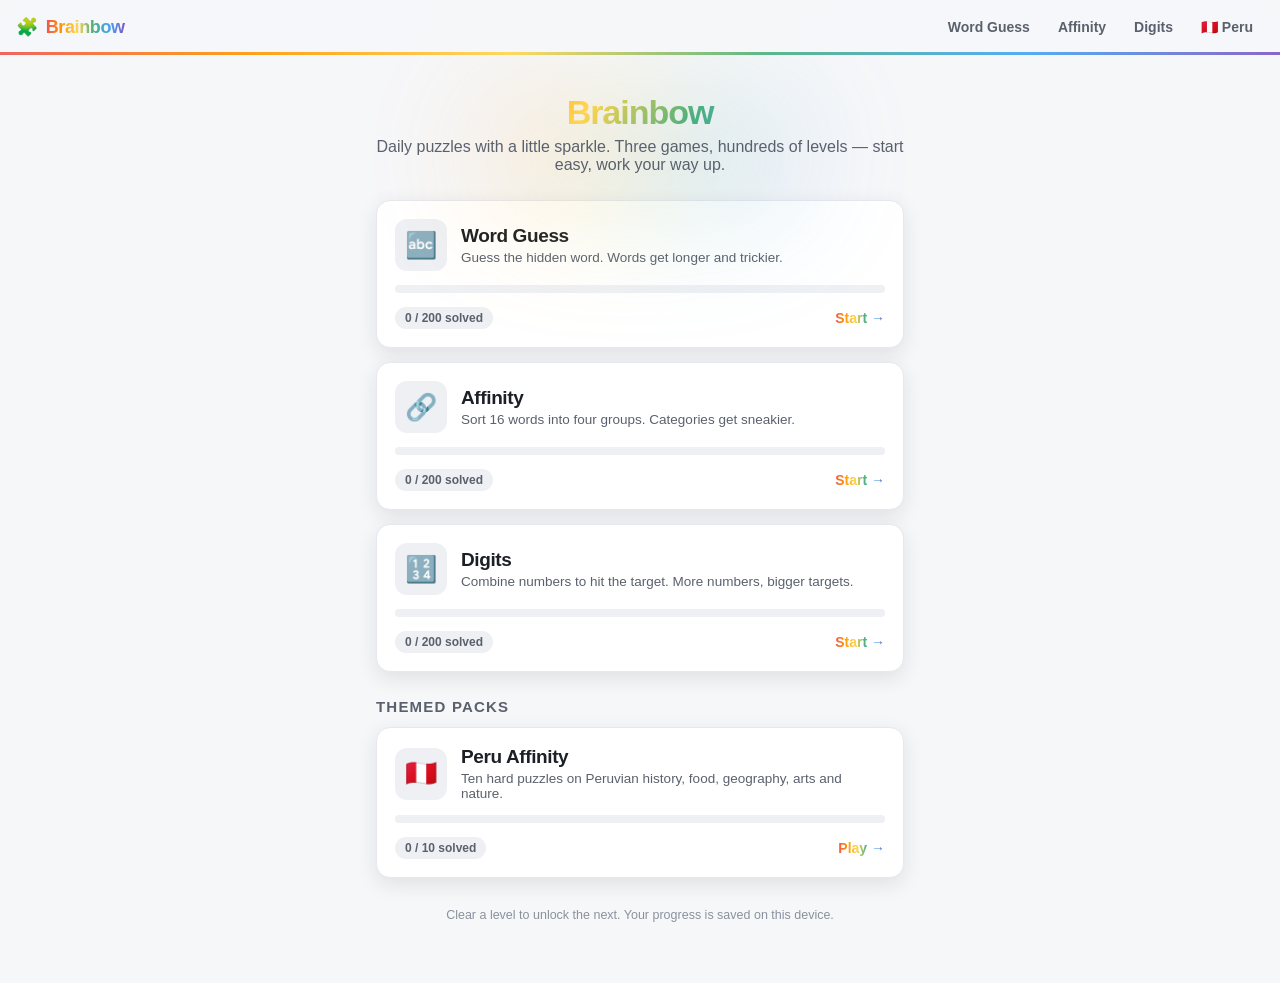
==== index.html @ e3fe8738 "Add Cloudflare Web Analytics beacon (off until a token is set) Brainbow had no visitor measurement a" ====
<!doctype html>
<html lang="en">
<head>
  <meta charset="utf-8" />
  <meta name="viewport" content="width=device-width, initial-scale=1, viewport-fit=cover" />
  <meta name="theme-color" content="#0f1115" />
  <title>Brainbow</title>
  <link rel="icon" href="data:image/svg+xml,%3Csvg xmlns='http://www.w3.org/2000/svg' viewBox='0 0 100 100'%3E%3Ctext y='.9em' font-size='90'%3E%F0%9F%A7%A9%3C/text%3E%3C/svg%3E" />
  <link rel="stylesheet" href="css/main.css?v=16" />
  <link rel="manifest" href="manifest.json" />
  <link rel="apple-touch-icon" href="icons/icon-180.png" />
  <meta name="apple-mobile-web-app-capable" content="yes" />
  <meta name="apple-mobile-web-app-status-bar-style" content="black-translucent" />
  <meta name="apple-mobile-web-app-title" content="Brainbow" />
  <meta name="mobile-web-app-capable" content="yes" />
</head>
<body>
  <div id="nav"></div>

  <main class="home">
    <header class="home-hero">
      <h1>Brainbow</h1>
      <p class="home-sub">Daily puzzles with a little sparkle. Three games, hundreds of levels — start easy, work your way up.</p>
    </header>

    <section class="cards" id="cards"></section>

    <h2 class="section-h">Themed packs</h2>
    <section class="cards" id="packs"></section>

    <footer class="home-foot">
      <p>Clear a level to unlock the next. Your progress is saved on this device.</p>
    </footer>
  </main>

  <script src="js/common.js?v=16"></script>
  <script src="js/home.js?v=16"></script>
  <script>
    if ("serviceWorker" in navigator) {
      window.addEventListener("load", function () {
        navigator.serviceWorker.register("sw.js").catch(function () {});
      });
    }
  </script>
</body>
</html>
---- css/main.css ----
:root {
  --bg: #0f1115;
  --bg-elev: #171a21;
  --bg-elev-2: #1f232c;
  --line: #2a2f3a;
  --line-soft: #21252e;
  --text: #e8eaed;
  --text-dim: #9aa1ac;
  --text-faint: #6b7280;
  --accent: #6aa9ff;
  --accent-2: #b98cff;

  /* Soft pride spectrum, used sparingly as a playful accent */
  --pride: linear-gradient(90deg, #ef5350, #ff9800, #ffd54f, #4caf7d, #42a5f5, #7e57c2);
  --pride-tilt: linear-gradient(120deg, #ef5350, #ff9800, #ffd54f, #4caf7d, #42a5f5, #7e57c2);

  --good: #4caf7d;   /* correct spot / solved */
  --warn: #d8a94a;   /* present, wrong spot */
  --miss: #3a3f4a;   /* absent */

  /* Connections group colours — a vivid pride rainbow (warm → cool) */
  --c-yellow: #ff6b6b; /* d0 — coral red */
  --c-green: #ffd166;  /* d1 — sunshine yellow */
  --c-blue: #06d6a0;   /* d2 — teal green */
  --c-purple: #9b8cff; /* d3 — periwinkle violet */

  --radius: 14px;
  --radius-sm: 9px;
  --maxw: 560px;
  --shadow: 0 6px 24px rgba(0,0,0,.35);
  --font: -apple-system, BlinkMacSystemFont, "Segoe UI", Roboto, Helvetica, Arial, sans-serif;
}

@media (prefers-color-scheme: light) {
  :root {
    --bg: #f6f7f9;
    --bg-elev: #ffffff;
    --bg-elev-2: #eef0f4;
    --line: #d7dbe2;
    --line-soft: #e5e8ee;
    --text: #1c1f26;
    --text-dim: #5a616d;
    --text-faint: #8a919d;
    --miss: #c3c8d1;
    --shadow: 0 6px 20px rgba(20,25,40,.10);
  }
}

* { box-sizing: border-box; }

html, body {
  margin: 0;
  padding: 0;
  background: var(--bg);
  color: var(--text);
  font-family: var(--font);
  -webkit-text-size-adjust: 100%;
  -webkit-tap-highlight-color: transparent;
}

body {
  min-height: 100dvh;
  display: flex;
  flex-direction: column;
}

button { font-family: inherit; }

a { color: var(--accent); }

/* ---------- Top nav ---------- */
.nav {
  position: sticky;
  top: 0;
  z-index: 20;
  display: flex;
  align-items: center;
  gap: 10px;
  padding: 12px 16px calc(12px + env(safe-area-inset-bottom, 0px));
  padding-top: calc(12px + env(safe-area-inset-top, 0px));
  background: color-mix(in srgb, var(--bg) 85%, transparent);
  backdrop-filter: saturate(150%) blur(10px);
  border-bottom: 1px solid var(--line-soft);
}
.nav a.brand {
  font-weight: 800;
  letter-spacing: -.02em;
  color: var(--text);
  text-decoration: none;
  font-size: 18px;
  display: flex;
  align-items: center;
  gap: 8px;
}
.nav .spacer { flex: 1; }
.nav .links { display: flex; gap: 6px; }
.nav .links a {
  color: var(--text-dim);
  text-decoration: none;
  font-size: 14px;
  font-weight: 600;
  padding: 7px 11px;
  border-radius: 999px;
}
.nav .links a.active { color: var(--text); background: var(--bg-elev-2); }
.nav .links a:hover { color: var(--text); }

/* ---------- Layout ---------- */
main {
  width: 100%;
  max-width: var(--maxw);
  margin: 0 auto;
  padding: 20px 16px 48px;
  flex: 1;
}

/* ---------- Home ---------- */
.home-hero { text-align: center; margin: 18px 0 26px; }
.home-hero h1 { font-size: 34px; margin: 0 0 6px; letter-spacing: -.03em; }
.home-sub { color: var(--text-dim); margin: 0; }

.cards { display: grid; gap: 14px; }
.section-h { font-size: 15px; text-transform: uppercase; letter-spacing: .08em; color: var(--text-dim); margin: 26px 0 12px; }
.pack-blurb { color: var(--text-dim); font-size: 13px; margin: 8px auto 0; max-width: 34em; }
.lv-grid.pack { max-width: 360px; }
.card {
  display: block;
  text-decoration: none;
  color: inherit;
  background: var(--bg-elev);
  border: 1px solid var(--line-soft);
  border-radius: var(--radius);
  padding: 18px;
  box-shadow: var(--shadow);
  transition: transform .12s ease, border-color .12s ease;
}
.card:hover { transform: translateY(-2px); border-color: var(--line); }
.card:active { transform: translateY(0); }
.card-top { display: flex; align-items: center; gap: 14px; }
.card-icon {
  width: 52px; height: 52px; flex: none;
  border-radius: 12px;
  display: grid; place-items: center;
  font-size: 26px;
  background: var(--bg-elev-2);
}
.card-title { font-size: 19px; font-weight: 800; margin: 0; letter-spacing: -.02em; }
.card-desc { color: var(--text-dim); font-size: 13.5px; margin: 3px 0 0; }
.card-meta { display: flex; align-items: center; gap: 12px; margin-top: 14px; }
.badge {
  font-size: 12px; font-weight: 700; padding: 4px 10px; border-radius: 999px;
  background: var(--bg-elev-2); color: var(--text-dim);
}
.badge.done { background: color-mix(in srgb, var(--good) 22%, transparent); color: var(--good); }
.badge.streak { background: color-mix(in srgb, var(--warn) 20%, transparent); color: var(--warn); }
.card-cta { margin-left: auto; color: var(--accent); font-weight: 700; font-size: 14px; }

.home-foot { text-align: center; color: var(--text-faint); font-size: 12.5px; margin-top: 30px; }

/* ---------- Generic game chrome ---------- */
.game-head { text-align: center; margin-bottom: 14px; }
.game-head h1 { font-size: 24px; margin: 0 0 2px; letter-spacing: -.02em; }
.game-head p { color: var(--text-dim); margin: 0; font-size: 13.5px; }

.msg {
  min-height: 22px;
  text-align: center;
  font-weight: 700;
  font-size: 14px;
  margin: 6px 0 12px;
  color: var(--text-dim);
}

.toast {
  position: fixed;
  left: 50%;
  top: 84px;
  transform: translateX(-50%);
  background: var(--text);
  color: var(--bg);
  padding: 10px 16px;
  border-radius: 8px;
  font-weight: 700;
  font-size: 14px;
  z-index: 60;
  box-shadow: var(--shadow);
  animation: toast-in .18s ease;
}
@keyframes toast-in { from { opacity: 0; transform: translate(-50%, -6px); } }

.btn {
  border: 1px solid var(--line);
  background: var(--bg-elev-2);
  color: var(--text);
  border-radius: 10px;
  padding: 11px 16px;
  font-size: 15px;
  font-weight: 700;
  cursor: pointer;
}
.btn:active { transform: translateY(1px); }
.btn.primary { background: var(--accent); border-color: var(--accent); color: #06122a; }
.btn:disabled { opacity: .45; cursor: default; }
.btn-row { display: flex; gap: 10px; justify-content: center; flex-wrap: wrap; }

/* ---------- Wordle ---------- */
.wg-board { --cell: 52px; display: grid; gap: 6px; justify-content: center; margin: 8px auto 16px; }
.wg-row { display: grid; gap: 6px; }
.wg-cell {
  width: var(--cell); height: var(--cell);
  border: 2px solid var(--line);
  border-radius: 6px;
  display: grid; place-items: center;
  font-size: calc(var(--cell) * 0.5); font-weight: 800; text-transform: uppercase;
  color: var(--text);
}
.wg-cell.filled { border-color: var(--text-faint); animation: pop .1s ease; }
.wg-cell.good { background: var(--good); border-color: var(--good); color: #fff; }
.wg-cell.warn { background: var(--warn); border-color: var(--warn); color: #fff; }
.wg-cell.miss { background: var(--miss); border-color: var(--miss); color: #fff; }
.wg-cell.reveal { background: transparent; border-color: var(--accent); color: var(--accent); }
.wg-cell.shake { animation: shake .35s ease; }
@keyframes pop { 50% { transform: scale(1.08); } }
@media (max-width: 400px) { .wg-board { --cell: 46px; } }
@media (max-width: 340px) { .wg-board { --cell: 40px; } }

.kbd { display: grid; gap: 7px; max-width: 500px; margin: 0 auto; }
.kbd-row { display: flex; gap: 6px; justify-content: center; }
.key {
  flex: 1;
  min-width: 0;
  height: 52px;
  border: none;
  border-radius: 6px;
  background: var(--bg-elev-2);
  color: var(--text);
  font-weight: 700;
  font-size: 14px;
  text-transform: uppercase;
  cursor: pointer;
}
.key.wide { flex: 1.6; font-size: 12px; }
.key.good { background: var(--good); color: #fff; }
.key.warn { background: var(--warn); color: #fff; }
.key.miss { background: var(--miss); color: #fff; }
.key:active { transform: translateY(1px); }

/* ---------- Connections ---------- */
.cn-solved { display: grid; gap: 8px; margin-bottom: 8px; }
.cn-group {
  border-radius: 10px;
  padding: 10px 12px;
  text-align: center;
  color: #10131a;
}
.cn-group .cat { font-weight: 800; font-size: 13px; text-transform: uppercase; letter-spacing: .03em; }
.cn-group .members { font-weight: 600; font-size: 13px; margin-top: 2px; }
.cn-d0 { background: var(--c-yellow); }
.cn-d1 { background: var(--c-green); }
.cn-d2 { background: var(--c-blue); }
.cn-d3 { background: var(--c-purple); }

.cn-grid { display: grid; grid-template-columns: repeat(4, 1fr); gap: 8px; margin-bottom: 14px; }
.cn-tile {
  aspect-ratio: 1 / 1;
  border: none;
  border-radius: 8px;
  background: var(--bg-elev-2);
  color: var(--text);
  font-weight: 800;
  font-size: clamp(11px, 3.4vw, 15px);
  text-transform: uppercase;
  cursor: pointer;
  padding: 2px;
  display: grid; place-items: center;
  transition: transform .08s ease, background .12s ease;
  word-break: break-word;
  line-height: 1.05;
}
.cn-tile.sel { background: var(--text); color: var(--bg); }
.cn-tile.shake { animation: shake .35s ease; }
@keyframes shake { 25% { transform: translateX(-5px); } 75% { transform: translateX(5px); } }

.cn-dots { display: flex; gap: 8px; justify-content: center; margin: 4px 0 14px; }
.cn-dot { width: 13px; height: 13px; border-radius: 50%; background: var(--bg-elev-2); border: 1px solid var(--line); }
.cn-dot.used { background: var(--text-faint); border-color: var(--text-faint); }

/* ---------- Digits ---------- */
.dg-target {
  text-align: center;
  margin: 6px auto 18px;
}
.dg-target .label { color: var(--text-dim); font-size: 12px; text-transform: uppercase; letter-spacing: .1em; font-weight: 700; }
.dg-target .num { font-size: 52px; font-weight: 800; letter-spacing: -.02em; line-height: 1; margin-top: 2px; }

.dg-tiles { display: grid; grid-template-columns: repeat(3, 1fr); gap: 12px; max-width: 340px; margin: 0 auto 18px; }
.dg-tile {
  aspect-ratio: 1.4 / 1;
  border: 2px solid var(--line);
  border-radius: 12px;
  background: var(--bg-elev-2);
  color: var(--text);
  font-size: 26px;
  font-weight: 800;
  cursor: pointer;
  transition: transform .08s ease;
}
.dg-tile.sel { border-color: var(--accent); background: color-mix(in srgb, var(--accent) 18%, var(--bg-elev-2)); }
.dg-tile.used { opacity: .25; cursor: default; }
.dg-tile:active:not(.used) { transform: translateY(1px); }

.dg-ops { display: flex; gap: 10px; justify-content: center; margin-bottom: 16px; }
.dg-op {
  width: 56px; height: 56px;
  border: 2px solid var(--line);
  border-radius: 12px;
  background: var(--bg-elev);
  color: var(--text);
  font-size: 26px; font-weight: 800;
  cursor: pointer;
}
.dg-op.sel { border-color: var(--accent-2); background: color-mix(in srgb, var(--accent-2) 20%, var(--bg-elev)); }

/* ---------- Result overlay ---------- */
.overlay {
  position: fixed; inset: 0;
  background: rgba(0,0,0,.55);
  display: grid; place-items: center;
  padding: 20px;
  z-index: 50;
}
.overlay[hidden] { display: none; }
.sheet {
  background: var(--bg-elev);
  border: 1px solid var(--line);
  border-radius: 16px;
  padding: 22px;
  width: 100%;
  max-width: 400px;
  box-shadow: var(--shadow);
}
.sheet h2 { margin: 0 0 4px; text-align: center; font-size: 20px; }
.sheet .result-line { text-align: center; color: var(--text-dim); margin: 0 0 16px; font-weight: 600; }

/* ---------- Home cards: level progress ---------- */
.card-main { min-width: 0; }
.card-progress { margin-top: 14px; }
.bar {
  height: 8px; border-radius: 999px; background: var(--bg-elev-2);
  overflow: hidden; margin-bottom: 10px;
}
.bar span { display: block; height: 100%; border-radius: 999px; background: var(--good); transition: width .3s ease; }
.badge.star { background: color-mix(in srgb, var(--warn) 22%, transparent); color: var(--warn); }

/* ---------- Level select grid ---------- */
#progress-line { color: var(--accent); font-weight: 700; font-size: 13.5px; }
.lv-grid {
  display: grid;
  grid-template-columns: repeat(5, 1fr);
  gap: 9px;
  max-width: 420px;
  margin: 6px auto 0;
}
.lv {
  position: relative;
  aspect-ratio: 1 / 1;
  border: 1px solid var(--line);
  border-radius: 12px;
  background: var(--bg-elev);
  color: var(--text);
  font-weight: 800;
  font-size: 17px;
  cursor: pointer;
  display: grid;
  place-items: center;
}
.lv.locked { color: var(--text-faint); background: var(--bg-elev-2); cursor: default; opacity: .7; }
.lv.open { border-color: var(--line); }
.lv.next { border-color: var(--accent); box-shadow: 0 0 0 2px color-mix(in srgb, var(--accent) 35%, transparent); }
.lv.done { background: color-mix(in srgb, var(--good) 20%, var(--bg-elev)); border-color: color-mix(in srgb, var(--good) 45%, var(--line)); }
.lv:active:not(.locked) { transform: translateY(1px); }
.lvnum { line-height: 1; }
.lvlock { font-size: 15px; }
.lvstars {
  position: absolute; bottom: 5px; left: 0; right: 0;
  font-size: 9px; letter-spacing: 1px; color: var(--warn); line-height: 1;
}
.lv.lost {
  background: color-mix(in srgb, #d9615c 16%, var(--bg-elev));
  border-color: color-mix(in srgb, #d9615c 45%, var(--line));
  color: var(--text-faint);
  cursor: pointer;
}
.lvx { position: absolute; bottom: 4px; left: 0; right: 0; font-size: 11px; font-weight: 800; color: #d9615c; line-height: 1; }
@media (min-width: 440px) { .lv-grid { grid-template-columns: repeat(10, 1fr); max-width: 560px; } .lv { font-size: 14px; } }

/* ---------- Play view header ---------- */
.play-head { display: flex; align-items: center; gap: 12px; margin-bottom: 12px; }
.btn.back { padding: 8px 12px; font-size: 14px; }
.lvnav { display: flex; align-items: center; gap: 8px; margin-left: auto; }
.btn.navbtn { padding: 8px 13px; font-size: 15px; }
.btn.navbtn:disabled { opacity: .3; }
.level-label { font-weight: 800; font-size: 15px; color: var(--text); min-width: 92px; text-align: center; }
.cn-hint { text-align: center; color: var(--text-faint); font-size: 12.5px; margin: 0 0 8px; }

/* Hint (word explanation) panel */
.hint-panel {
  background: var(--bg-elev);
  border: 1px solid var(--line-soft);
  border-left: 3px solid var(--warn);
  border-radius: var(--radius-sm);
  padding: 10px 14px;
  margin: 0 0 14px;
  animation: toast-in .18s ease;
}
.hint-word { font-weight: 800; font-size: 13px; letter-spacing: .04em; margin-bottom: 3px; }
.hint-text { color: var(--text-dim); font-size: 13.5px; line-height: 1.45; }
#hint-btn.thinking { opacity: .6; }
#hint-count {
  display: inline-block; min-width: 18px; text-align: center;
  background: color-mix(in srgb, var(--warn) 22%, transparent);
  color: var(--warn); border-radius: 999px; font-size: 12px; padding: 1px 5px; margin-left: 2px;
}

/* ---------- Result overlay stars ---------- */
.result-stars { text-align: center; font-size: 34px; letter-spacing: 6px; color: var(--warn); margin: 4px 0 6px; }
.sheet .btn-row { margin-top: 10px; }

/* ======================================================================
   Playful pride accents — a soft rainbow used sparingly, base UI stays calm
   ====================================================================== */

/* Thin pride hairline under the sticky header */
.nav::after {
  content: "";
  position: absolute;
  left: 0; right: 0; bottom: -1px;
  height: 3px;
  background: var(--pride);
  opacity: .9;
}
/* Rainbow wordmark */
.nav .brand span {
  background: var(--pride);
  -webkit-background-clip: text;
  background-clip: text;
  -webkit-text-fill-color: transparent;
  color: transparent;
}

/* Home hero: gradient title + a soft rainbow glow behind it */
.home-hero { position: relative; z-index: 0; }
.home-hero::before {
  content: "";
  position: absolute;
  left: 50%; top: 4px;
  transform: translateX(-50%);
  width: min(320px, 80%); height: 120px;
  background: var(--pride-tilt);
  filter: blur(64px);
  opacity: .20;
  border-radius: 999px;
  z-index: -1;
  pointer-events: none;
}
.home-hero h1 {
  background: var(--pride-tilt);
  -webkit-background-clip: text;
  background-clip: text;
  -webkit-text-fill-color: transparent;
  color: transparent;
}
.game-head h1 {
  background: var(--pride-tilt);
  -webkit-background-clip: text;
  background-clip: text;
  -webkit-text-fill-color: transparent;
  color: transparent;
}

/* Primary actions & progress bars carry the gradient */
.btn.primary {
  background: var(--pride-tilt);
  border: none;
  color: #12131a;
}
.bar span { background: var(--pride); }

/* The next-up level gets a gentle rainbow ring */
.lv.next {
  border-color: transparent;
  box-shadow: 0 0 0 2px #ef5350, 0 0 0 2px #7e57c2;
  background:
    linear-gradient(var(--bg-elev), var(--bg-elev)) padding-box,
    var(--pride-tilt) border-box;
  border: 2px solid transparent;
}

/* A little bounce on playable level tiles */
.lv.open:hover, .lv.done:hover { transform: translateY(-2px); }
.lv { transition: transform .1s ease; }

/* Star badge & card star tint stays warm; add a subtle gradient to CTAs */
.card-cta { background: var(--pride); -webkit-background-clip: text; background-clip: text; -webkit-text-fill-color: transparent; color: transparent; font-weight: 800; }

/* Keep the header from overflowing on small screens (longer wordmark + 4 links) */
.nav .links { overflow-x: auto; scrollbar-width: none; }
.nav .links::-webkit-scrollbar { display: none; }
@media (max-width: 520px) {
  .nav { padding-left: 12px; padding-right: 12px; gap: 6px; }
  .nav .brand { font-size: 16px; }
  .nav .links { gap: 2px; }
  .nav .links a { font-size: 12.5px; padding: 6px 7px; white-space: nowrap; }
}
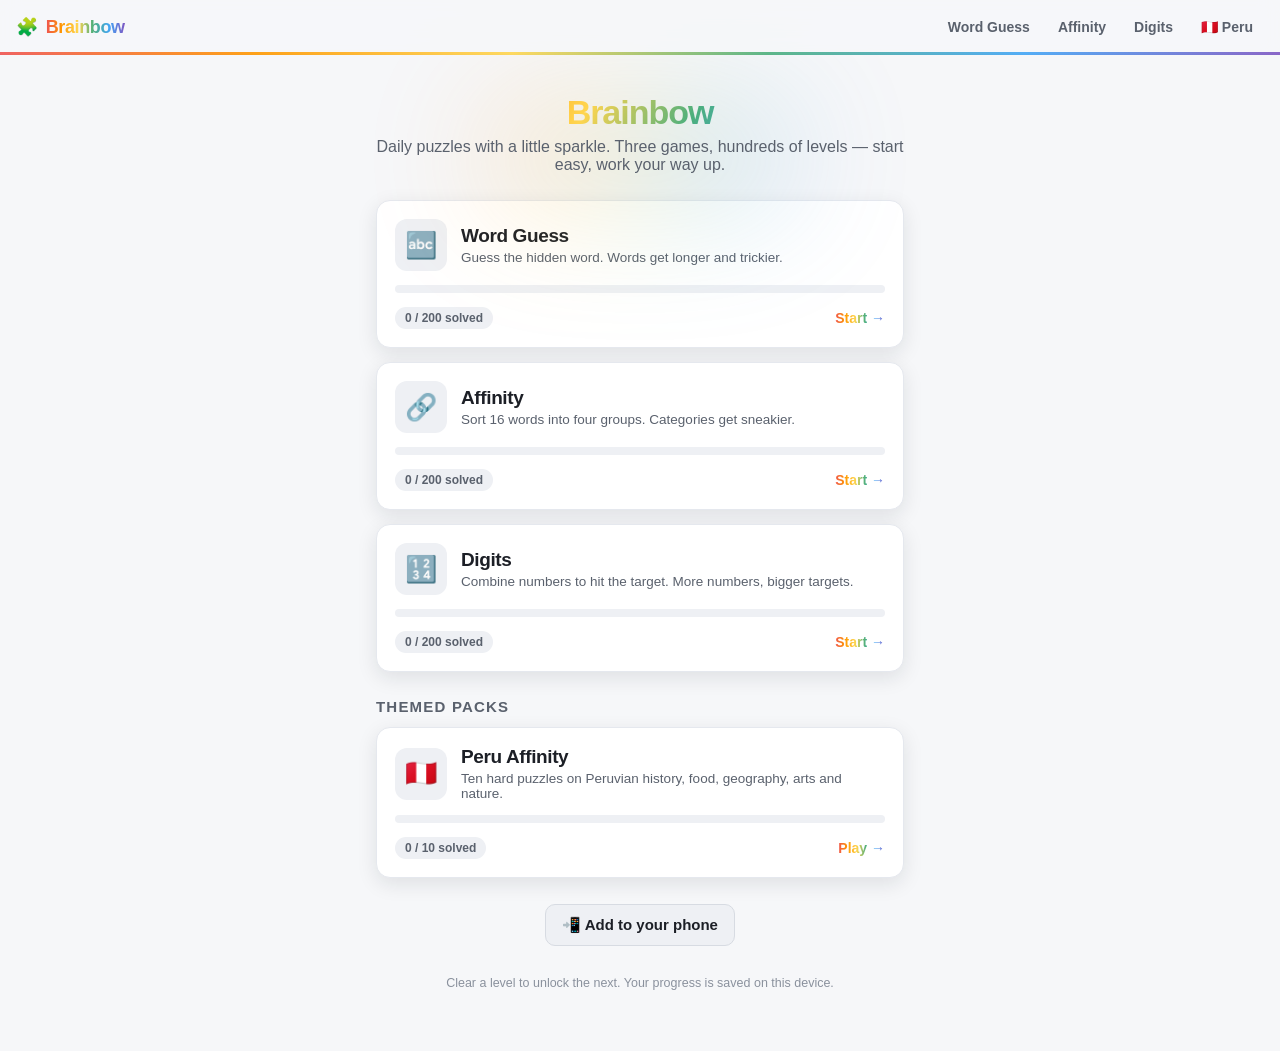
==== commit be2dfef5: "Add an "Add to your phone" button explaining how to install Brainbow Brainbow has been an installabl" ====
--- a/index.html
+++ b/index.html
@@ -6,7 +6,7 @@
   <meta name="theme-color" content="#0f1115" />
   <title>Brainbow</title>
   <link rel="icon" href="data:image/svg+xml,%3Csvg xmlns='http://www.w3.org/2000/svg' viewBox='0 0 100 100'%3E%3Ctext y='.9em' font-size='90'%3E%F0%9F%A7%A9%3C/text%3E%3C/svg%3E" />
-  <link rel="stylesheet" href="css/main.css?v=16" />
+  <link rel="stylesheet" href="css/main.css?v=20" />
   <link rel="manifest" href="manifest.json" />
   <link rel="apple-touch-icon" href="icons/icon-180.png" />
   <meta name="apple-mobile-web-app-capable" content="yes" />
@@ -28,13 +28,15 @@
     <h2 class="section-h">Themed packs</h2>
     <section class="cards" id="packs"></section>
 
+    <div class="install-slot" id="install-slot"></div>
+
     <footer class="home-foot">
       <p>Clear a level to unlock the next. Your progress is saved on this device.</p>
     </footer>
   </main>
 
-  <script src="js/common.js?v=16"></script>
-  <script src="js/home.js?v=16"></script>
+  <script src="js/common.js?v=20"></script>
+  <script src="js/home.js?v=20"></script>
   <script>
     if ("serviceWorker" in navigator) {
       window.addEventListener("load", function () {
--- a/css/main.css
+++ b/css/main.css
@@ -157,6 +157,26 @@
 
 .home-foot { text-align: center; color: var(--text-faint); font-size: 12.5px; margin-top: 30px; }
 
+/* "Add to your phone" — the install button and its explainer sheet */
+.install-slot { display: flex; justify-content: center; margin: 26px 0 4px; }
+.install-btn { font-size: 14px; padding: 9px 15px; }
+.install-steps {
+  margin: 0 0 14px;
+  padding-left: 22px;
+  color: var(--text-dim);
+  font-size: 14px;
+  line-height: 1.55;
+}
+.install-steps li { margin-bottom: 7px; }
+.install-steps b { color: var(--text); }
+.install-note {
+  margin: 0;
+  color: var(--text-faint);
+  font-size: 12.5px;
+  line-height: 1.5;
+  text-align: center;
+}
+
 /* ---------- Generic game chrome ---------- */
 .game-head { text-align: center; margin-bottom: 14px; }
 .game-head h1 { font-size: 24px; margin: 0 0 2px; letter-spacing: -.02em; }
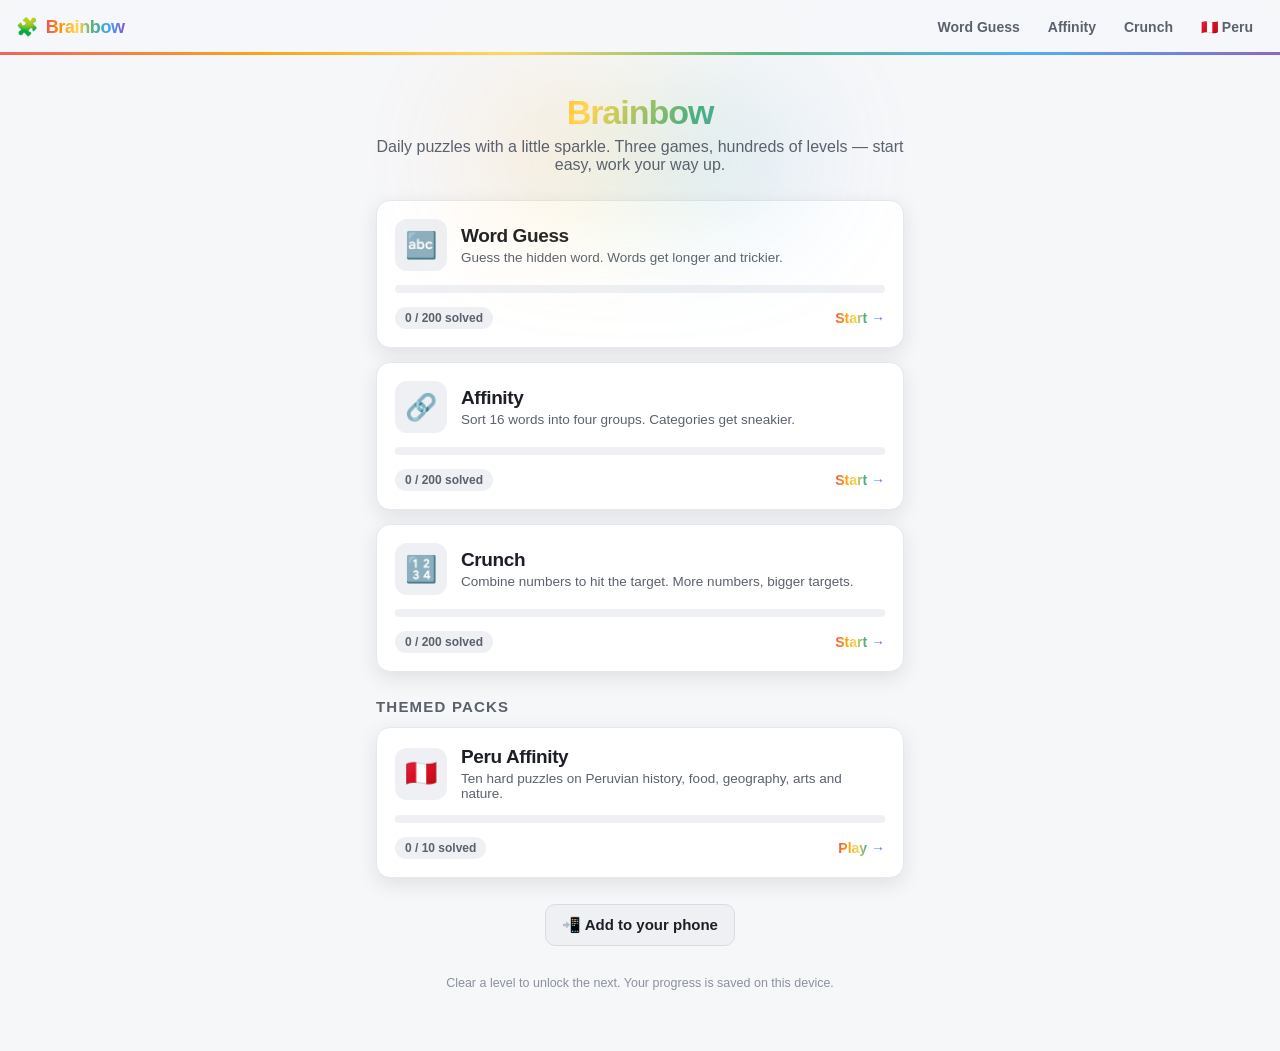
==== commit 063d31f4: "Rename Digits to Crunch and move Word Guess off the green tile Groundwork for a Play Store listing, " ====
--- a/index.html
+++ b/index.html
@@ -6,7 +6,7 @@
   <meta name="theme-color" content="#0f1115" />
   <title>Brainbow</title>
   <link rel="icon" href="data:image/svg+xml,%3Csvg xmlns='http://www.w3.org/2000/svg' viewBox='0 0 100 100'%3E%3Ctext y='.9em' font-size='90'%3E%F0%9F%A7%A9%3C/text%3E%3C/svg%3E" />
-  <link rel="stylesheet" href="css/main.css?v=20" />
+  <link rel="stylesheet" href="css/main.css?v=21" />
   <link rel="manifest" href="manifest.json" />
   <link rel="apple-touch-icon" href="icons/icon-180.png" />
   <meta name="apple-mobile-web-app-capable" content="yes" />
@@ -35,8 +35,8 @@
     </footer>
   </main>
 
-  <script src="js/common.js?v=20"></script>
-  <script src="js/home.js?v=20"></script>
+  <script src="js/common.js?v=21"></script>
+  <script src="js/home.js?v=21"></script>
   <script>
     if ("serviceWorker" in navigator) {
       window.addEventListener("load", function () {
--- a/css/main.css
+++ b/css/main.css
@@ -14,9 +14,16 @@
   --pride: linear-gradient(90deg, #ef5350, #ff9800, #ffd54f, #4caf7d, #42a5f5, #7e57c2);
   --pride-tilt: linear-gradient(120deg, #ef5350, #ff9800, #ffd54f, #4caf7d, #42a5f5, #7e57c2);
 
-  --good: #4caf7d;   /* correct spot / solved */
+  --good: #4caf7d;   /* solved / progress, used across the app */
   --warn: #d8a94a;   /* present, wrong spot */
   --miss: #3a3f4a;   /* absent */
+
+  /* Word Guess "correct spot" is deliberately Brainbow blue-violet rather
+     than the green everyone expects from that genre — more on-brand, and it
+     keeps our board from reading as a copy of someone else's. Kept separate
+     from --good so the rest of the app's solved-green is untouched. */
+  --wg-good: #5b83ea;
+  --wg-good-2: #9b6cf0;
 
   /* Connections group colours — a vivid pride rainbow (warm → cool) */
   --c-yellow: #ff6b6b; /* d0 — coral red */
@@ -235,7 +242,10 @@
   color: var(--text);
 }
 .wg-cell.filled { border-color: var(--text-faint); animation: pop .1s ease; }
-.wg-cell.good { background: var(--good); border-color: var(--good); color: #fff; }
+.wg-cell.good {
+  background: linear-gradient(135deg, var(--wg-good), var(--wg-good-2));
+  border-color: var(--wg-good); color: #fff;
+}
 .wg-cell.warn { background: var(--warn); border-color: var(--warn); color: #fff; }
 .wg-cell.miss { background: var(--miss); border-color: var(--miss); color: #fff; }
 .wg-cell.reveal { background: transparent; border-color: var(--accent); color: var(--accent); }
@@ -260,7 +270,7 @@
   cursor: pointer;
 }
 .key.wide { flex: 1.6; font-size: 12px; }
-.key.good { background: var(--good); color: #fff; }
+.key.good { background: linear-gradient(135deg, var(--wg-good), var(--wg-good-2)); color: #fff; }
 .key.warn { background: var(--warn); color: #fff; }
 .key.miss { background: var(--miss); color: #fff; }
 .key:active { transform: translateY(1px); }
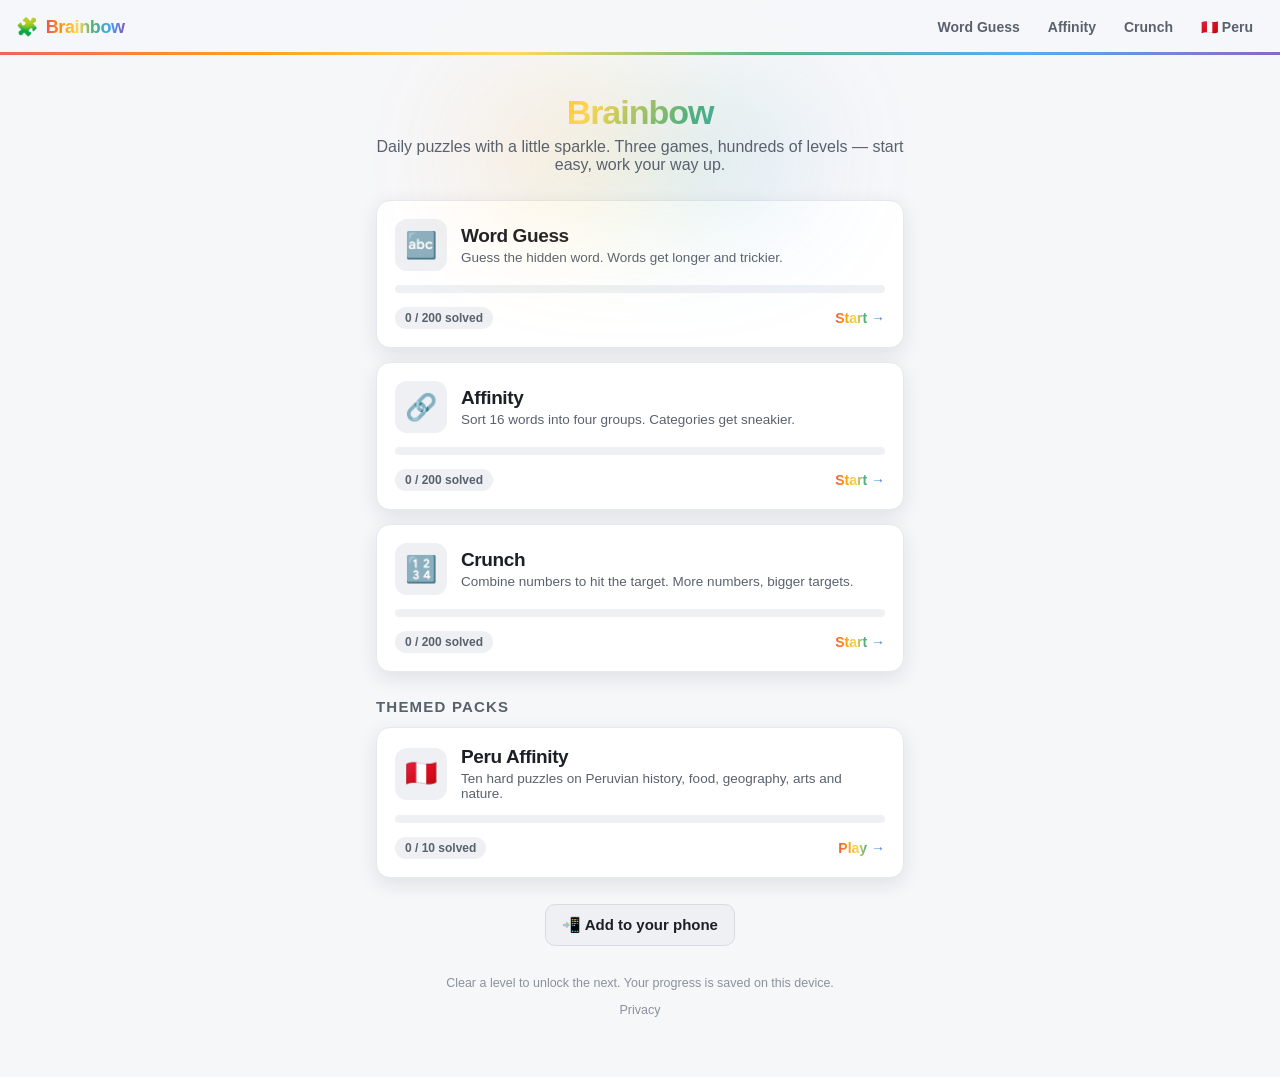
==== commit b3000ce5: "Add a privacy policy and the Digital Asset Links scaffold Play rejects any listing without a privacy" ====
--- a/index.html
+++ b/index.html
@@ -6,7 +6,7 @@
   <meta name="theme-color" content="#0f1115" />
   <title>Brainbow</title>
   <link rel="icon" href="data:image/svg+xml,%3Csvg xmlns='http://www.w3.org/2000/svg' viewBox='0 0 100 100'%3E%3Ctext y='.9em' font-size='90'%3E%F0%9F%A7%A9%3C/text%3E%3C/svg%3E" />
-  <link rel="stylesheet" href="css/main.css?v=21" />
+  <link rel="stylesheet" href="css/main.css?v=22" />
   <link rel="manifest" href="manifest.json" />
   <link rel="apple-touch-icon" href="icons/icon-180.png" />
   <meta name="apple-mobile-web-app-capable" content="yes" />
@@ -32,11 +32,12 @@
 
     <footer class="home-foot">
       <p>Clear a level to unlock the next. Your progress is saved on this device.</p>
+      <p class="foot-links"><a href="privacy.html">Privacy</a></p>
     </footer>
   </main>
 
-  <script src="js/common.js?v=21"></script>
-  <script src="js/home.js?v=21"></script>
+  <script src="js/common.js?v=22"></script>
+  <script src="js/home.js?v=22"></script>
   <script>
     if ("serviceWorker" in navigator) {
       window.addEventListener("load", function () {
--- a/css/main.css
+++ b/css/main.css
@@ -542,3 +542,25 @@
   .nav .links { gap: 2px; }
   .nav .links a { font-size: 12.5px; padding: 6px 7px; white-space: nowrap; }
 }
+
+/* ---------- Prose pages (privacy) ---------- */
+.prose { max-width: 620px; }
+.prose h1 { font-size: 30px; margin: 8px 0 10px; letter-spacing: -.03em; }
+.prose h2 {
+  font-size: 17px; margin: 26px 0 8px; letter-spacing: -.01em;
+  color: var(--text);
+}
+.prose p { color: var(--text-dim); line-height: 1.62; margin: 0 0 12px; font-size: 15px; }
+.prose p b { color: var(--text); }
+.prose ul { color: var(--text-dim); line-height: 1.62; font-size: 15px; padding-left: 22px; margin: 0 0 12px; }
+.prose li { margin-bottom: 6px; }
+.prose-lead { font-size: 16.5px !important; color: var(--text) !important; }
+.prose-date { color: var(--text-faint) !important; font-size: 13px !important; }
+.prose-foot {
+  margin-top: 28px !important; padding-top: 14px;
+  border-top: 1px solid var(--line-soft);
+  color: var(--text-faint) !important; font-size: 13px !important;
+}
+.foot-links { margin-top: 8px; }
+.foot-links a { color: var(--text-faint); font-size: 12.5px; text-decoration: none; }
+.foot-links a:hover { color: var(--text-dim); text-decoration: underline; }
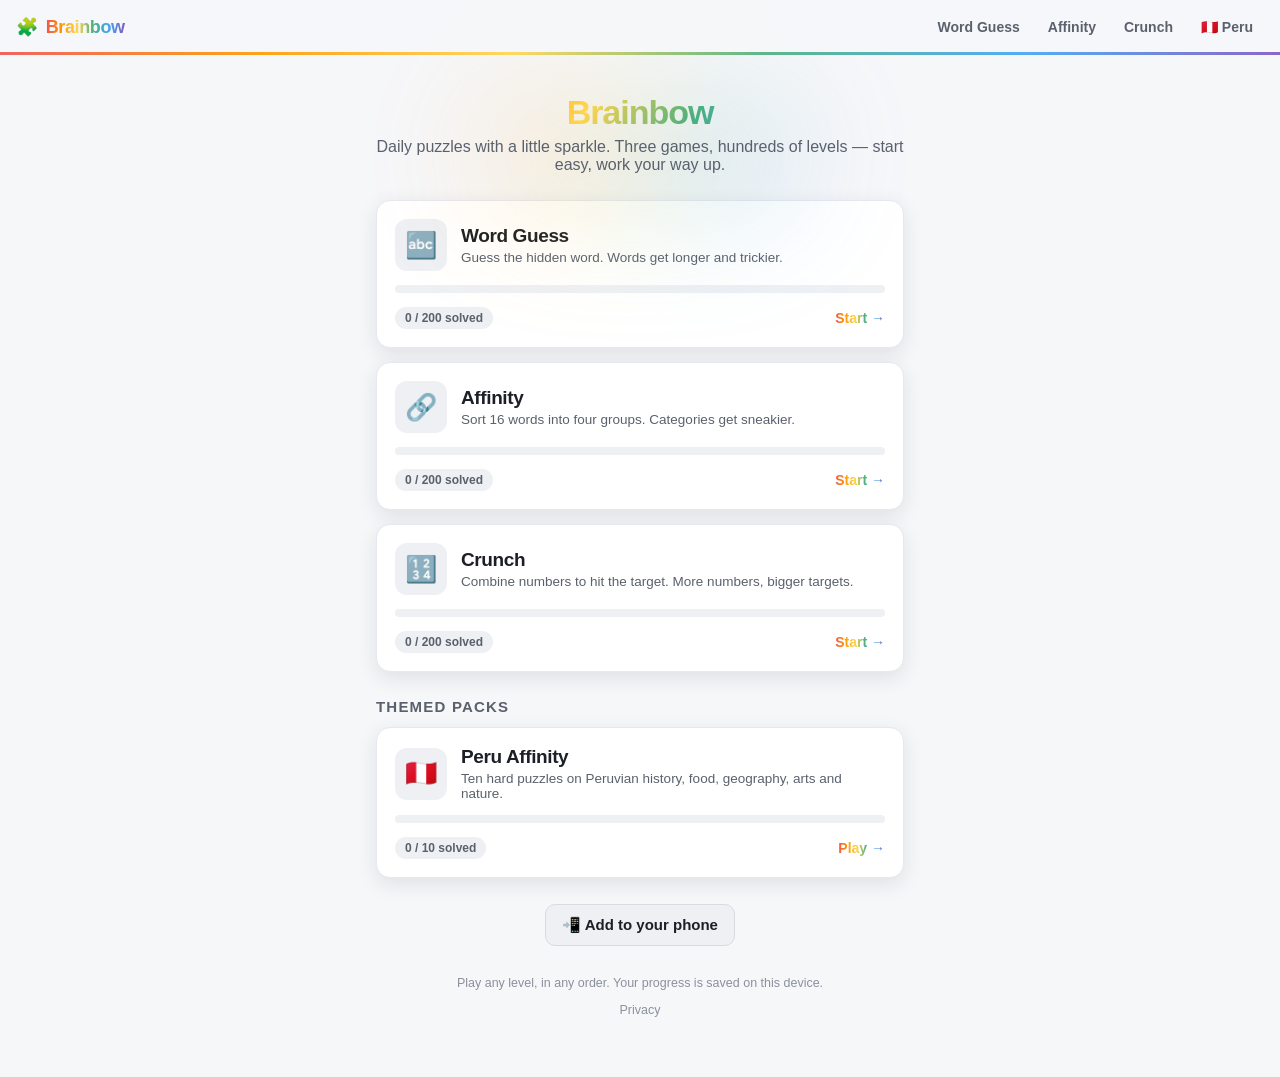
==== commit c576e847: "Unlock every level — free level selection, no progression gate Players pick any level in any order. " ====
--- a/index.html
+++ b/index.html
@@ -6,7 +6,7 @@
   <meta name="theme-color" content="#0f1115" />
   <title>Brainbow</title>
   <link rel="icon" href="data:image/svg+xml,%3Csvg xmlns='http://www.w3.org/2000/svg' viewBox='0 0 100 100'%3E%3Ctext y='.9em' font-size='90'%3E%F0%9F%A7%A9%3C/text%3E%3C/svg%3E" />
-  <link rel="stylesheet" href="css/main.css?v=22" />
+  <link rel="stylesheet" href="css/main.css?v=23" />
   <link rel="manifest" href="manifest.json" />
   <link rel="apple-touch-icon" href="icons/icon-180.png" />
   <meta name="apple-mobile-web-app-capable" content="yes" />
@@ -31,13 +31,13 @@
     <div class="install-slot" id="install-slot"></div>
 
     <footer class="home-foot">
-      <p>Clear a level to unlock the next. Your progress is saved on this device.</p>
+      <p>Play any level, in any order. Your progress is saved on this device.</p>
       <p class="foot-links"><a href="privacy.html">Privacy</a></p>
     </footer>
   </main>
 
-  <script src="js/common.js?v=22"></script>
-  <script src="js/home.js?v=22"></script>
+  <script src="js/common.js?v=23"></script>
+  <script src="js/home.js?v=23"></script>
   <script>
     if ("serviceWorker" in navigator) {
       window.addEventListener("load", function () {
--- a/css/main.css
+++ b/css/main.css
@@ -404,13 +404,11 @@
   display: grid;
   place-items: center;
 }
-.lv.locked { color: var(--text-faint); background: var(--bg-elev-2); cursor: default; opacity: .7; }
 .lv.open { border-color: var(--line); }
 .lv.next { border-color: var(--accent); box-shadow: 0 0 0 2px color-mix(in srgb, var(--accent) 35%, transparent); }
 .lv.done { background: color-mix(in srgb, var(--good) 20%, var(--bg-elev)); border-color: color-mix(in srgb, var(--good) 45%, var(--line)); }
-.lv:active:not(.locked) { transform: translateY(1px); }
+.lv:active { transform: translateY(1px); }
 .lvnum { line-height: 1; }
-.lvlock { font-size: 15px; }
 .lvstars {
   position: absolute; bottom: 5px; left: 0; right: 0;
   font-size: 9px; letter-spacing: 1px; color: var(--warn); line-height: 1;
